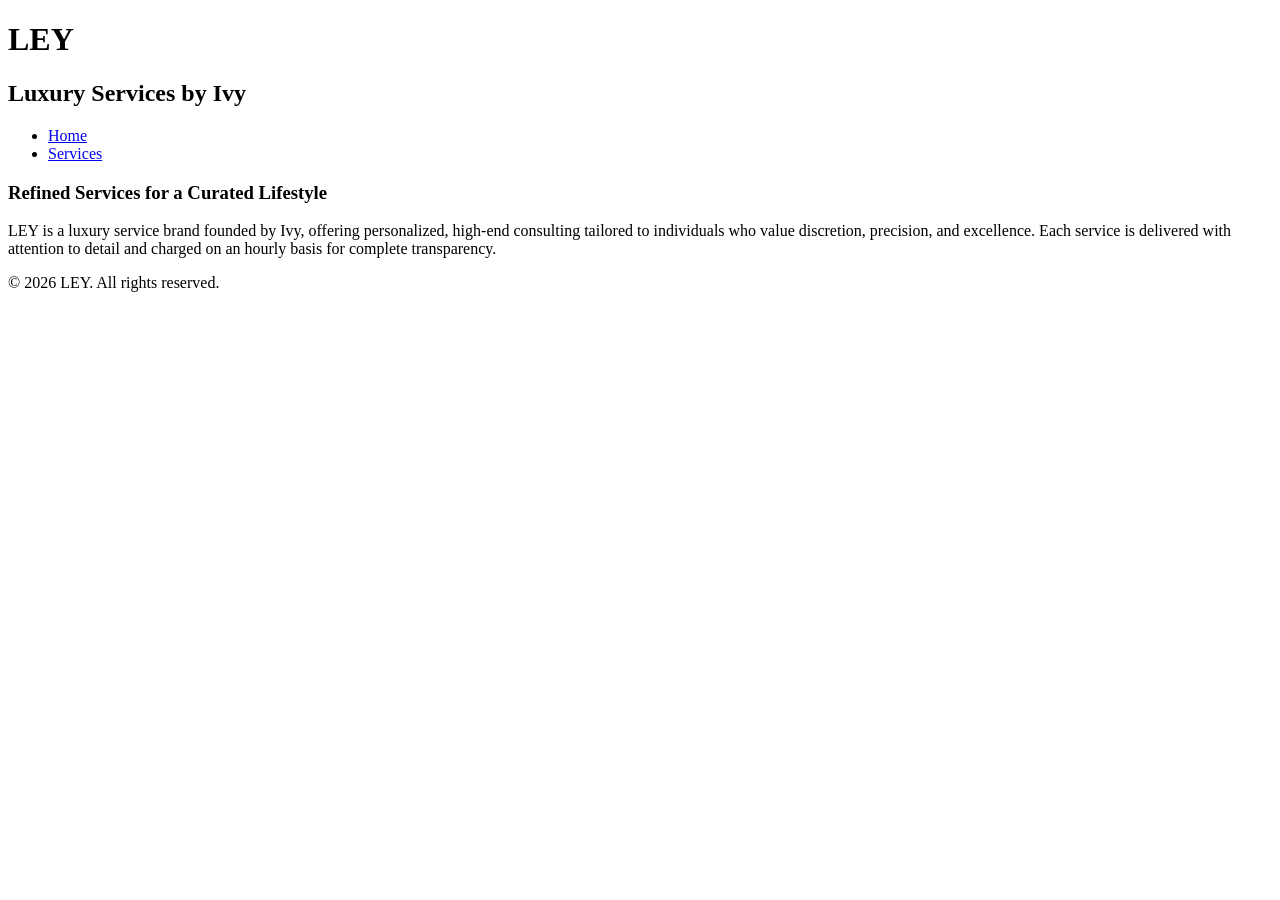
==== index.html @ 829daad3 "Add files via upload Initial site upload" ====
<!DOCTYPE html>
<html lang="en">

<head>
    <meta charset="UTF-8">
    <title>LEY | Luxury Services by Ivy</title>
    <meta name="viewport" content="width=device-width, initial-scale=1.0">

    <!-- External CSS -->
    <link rel="stylesheet" href="css/style.css">
</head>

<body>

    <header class="banner home-banner">
        <div class="banner-text">
            <h1>LEY</h1>
            <h2>Luxury Services by Ivy</h2>
        </div>
    </header>

    <nav>
        <ul class="nav-list">
            <li><a href="index.html">Home</a></li>
            <li><a href="services.html">Services</a></li>
        </ul>
    </nav>

    <main>
        <section class="intro">
            <h3>Refined Services for a Curated Lifestyle</h3>
            <p>
                LEY is a luxury service brand founded by Ivy, offering personalized,
                high-end consulting tailored to individuals who value discretion,
                precision, and excellence. Each service is delivered with attention
                to detail and charged on an hourly basis for complete transparency.
            </p>
        </section>
    </main>

    <footer>
        <p>&copy; 2026 LEY. All rights reserved.</p>
    </footer>

</body>

</html>
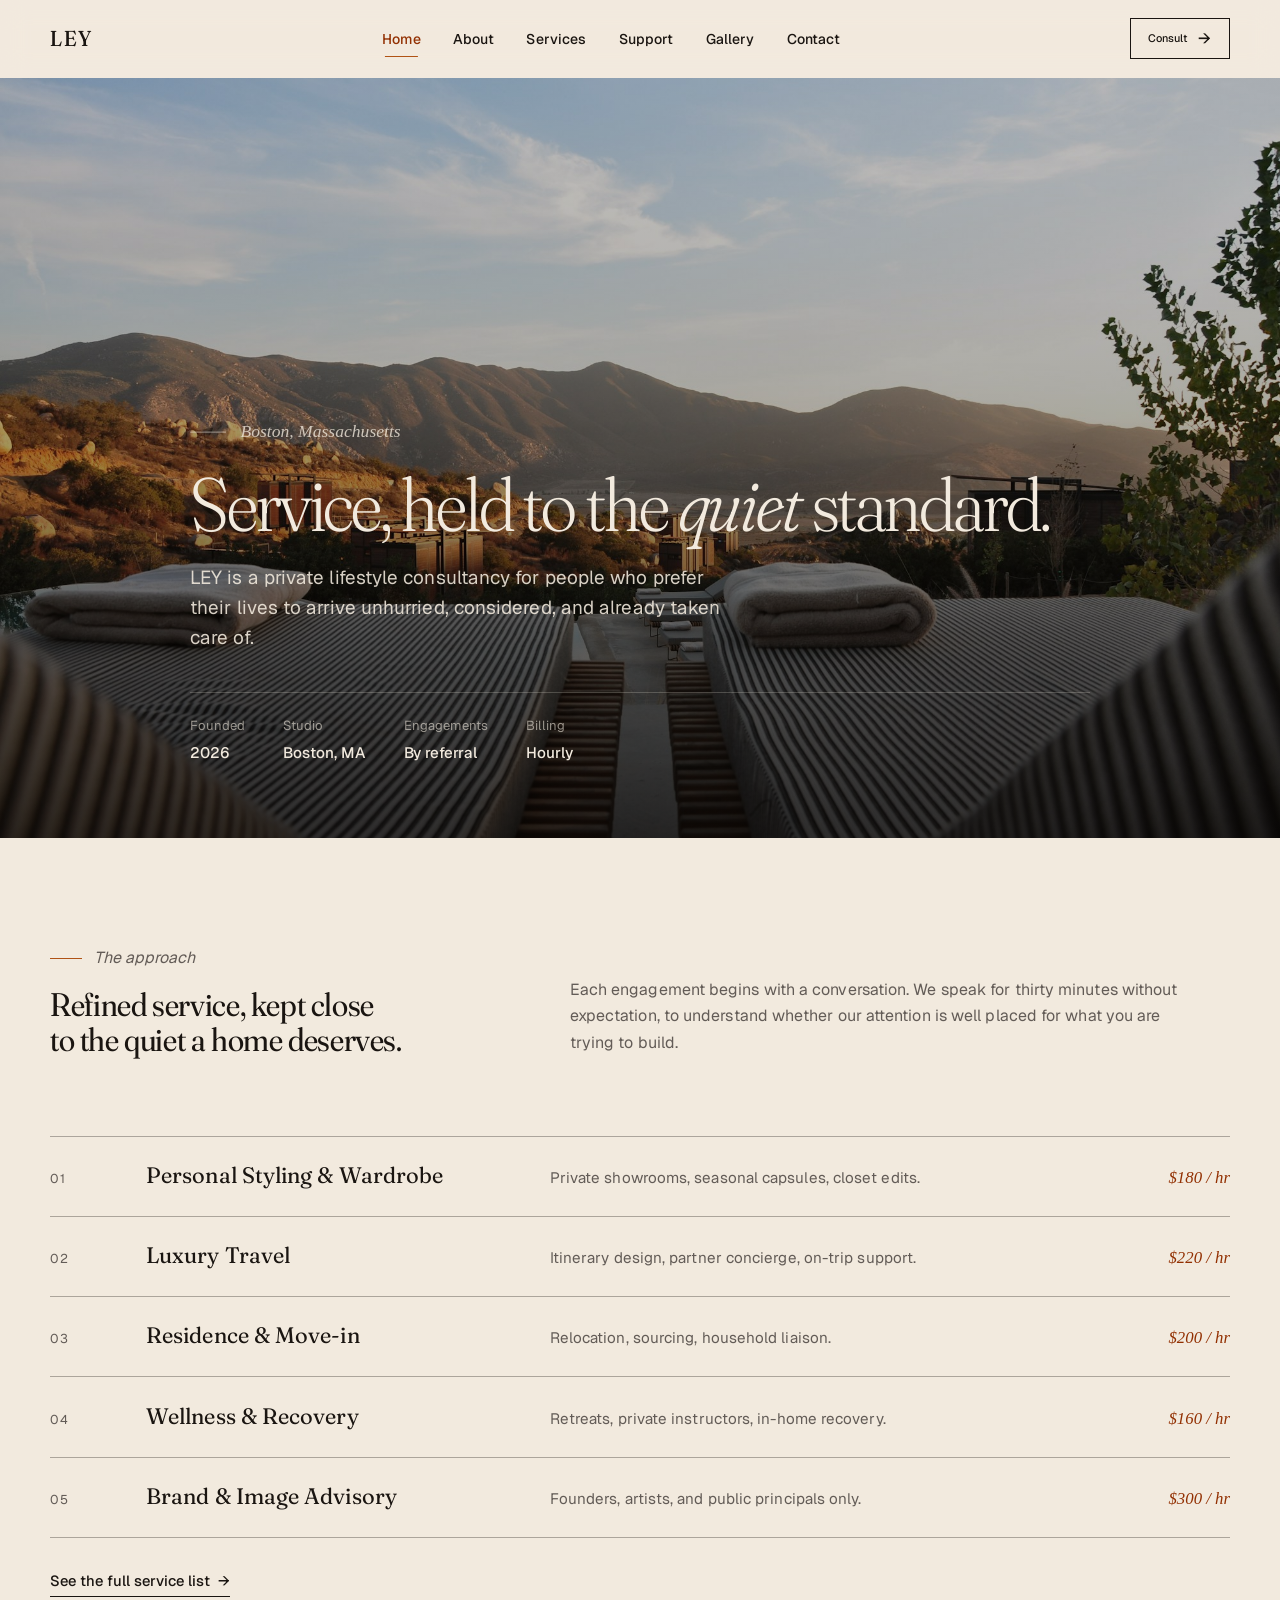
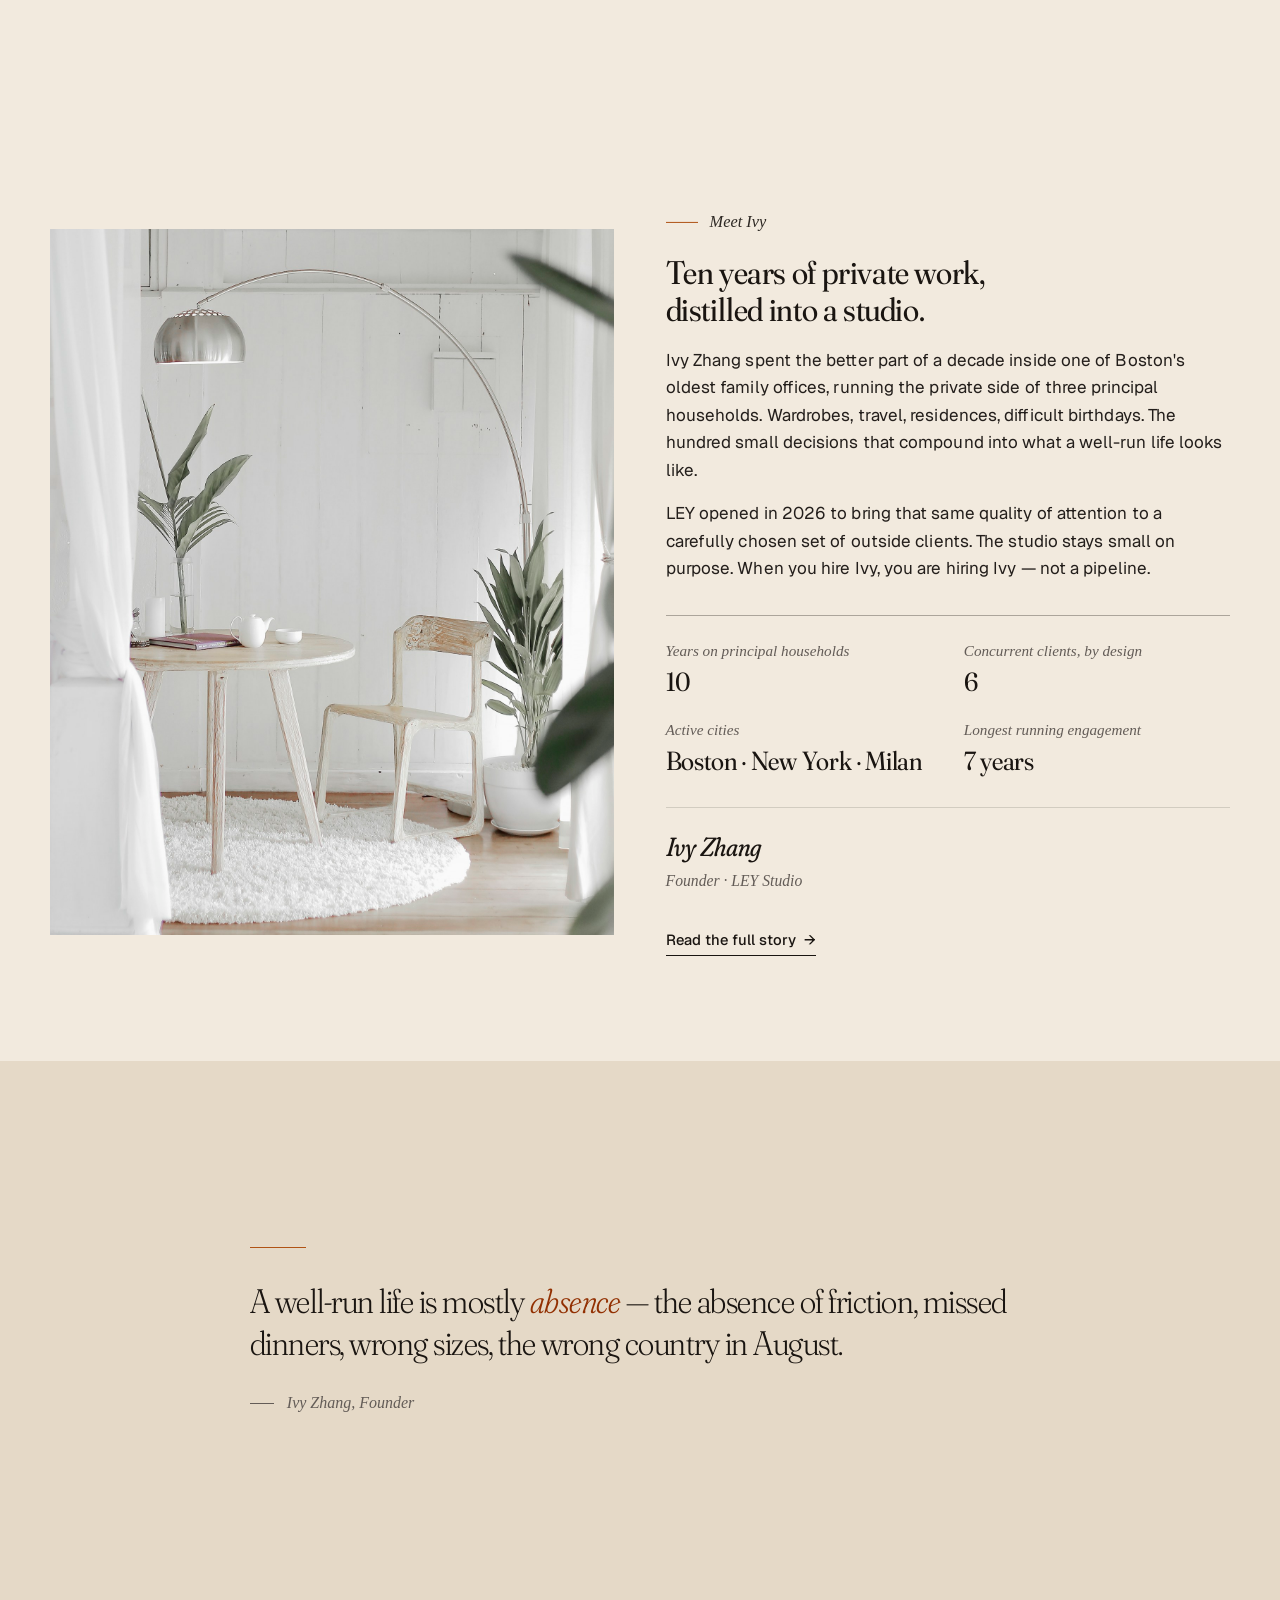
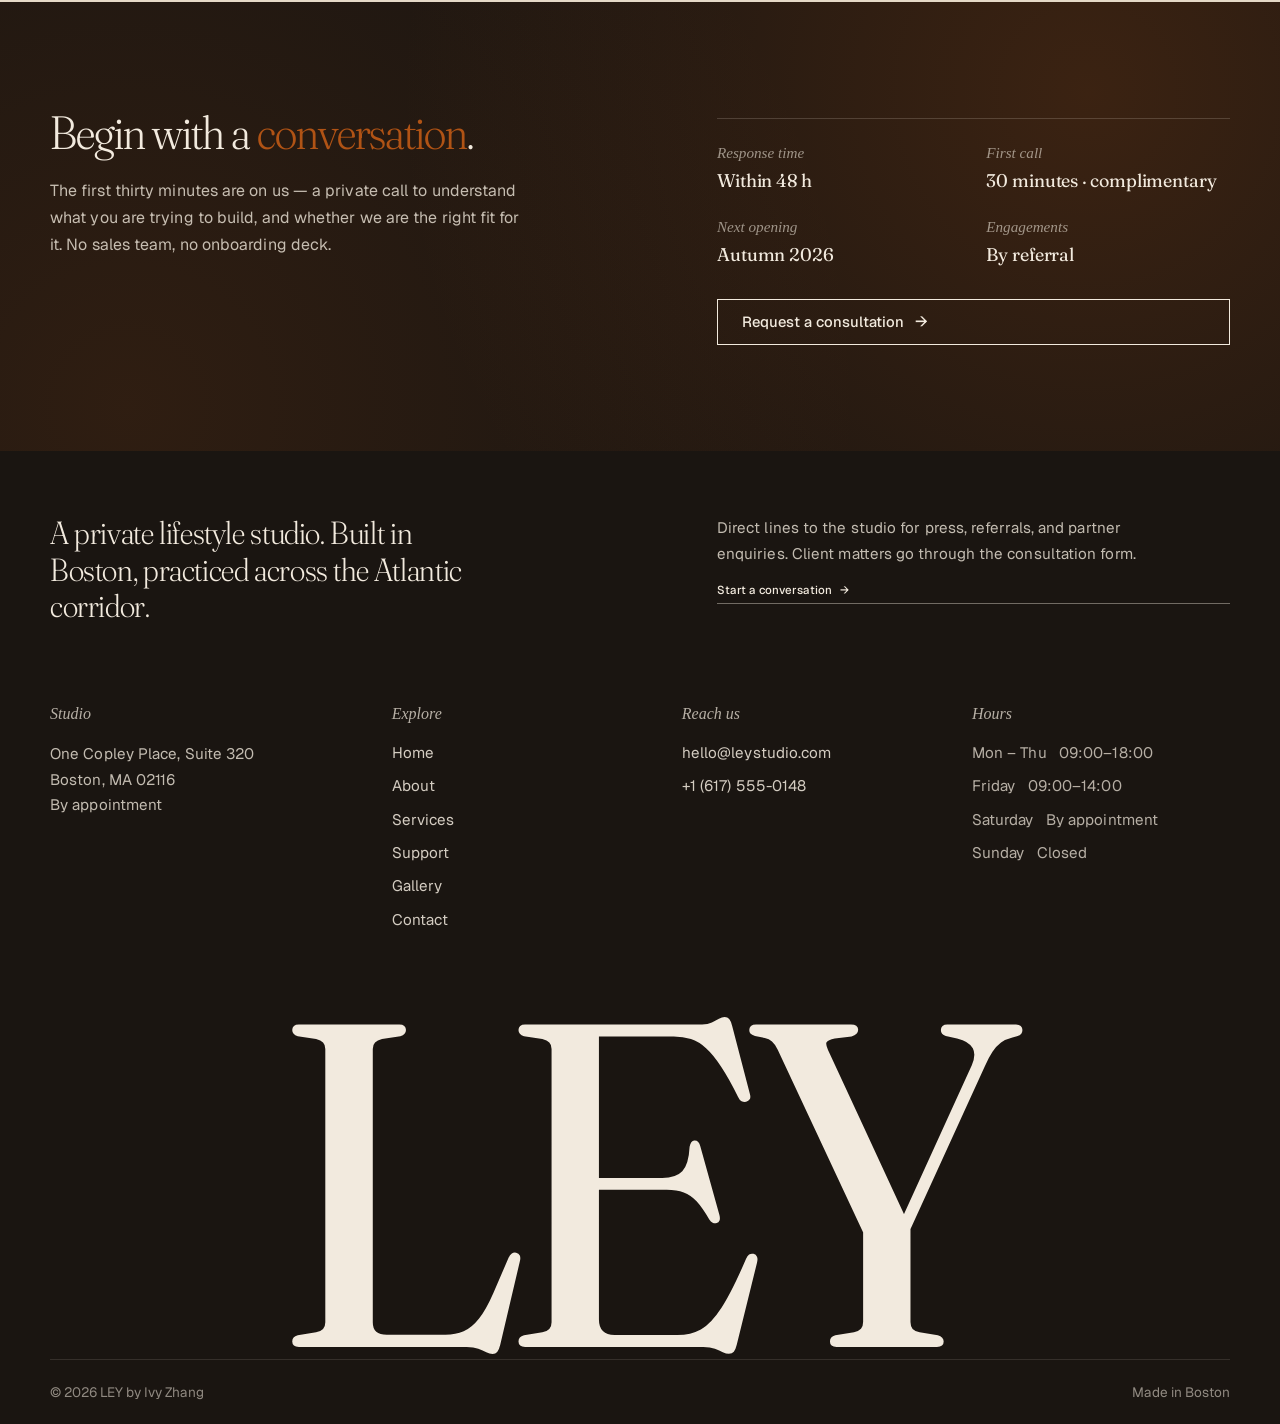
==== commit c8d2ec4d: "Publish LEY Signature Assignment site - 6 HTML5 pages (index, about, services, support, gallery, con" ====
--- a/index.html
+++ b/index.html
@@ -1,47 +1,334 @@
-<!DOCTYPE html>
+<!doctype html>
 <html lang="en">
-
-<head>
-    <meta charset="UTF-8">
-    <title>LEY | Luxury Services by Ivy</title>
-    <meta name="viewport" content="width=device-width, initial-scale=1.0">
-
-    <!-- External CSS -->
-    <link rel="stylesheet" href="css/style.css">
-</head>
-
-<body>
-
-    <header class="banner home-banner">
-        <div class="banner-text">
-            <h1>LEY</h1>
-            <h2>Luxury Services by Ivy</h2>
-        </div>
+  <head>
+    <meta charset="UTF-8" />
+    <meta name="viewport" content="width=device-width, initial-scale=1.0" />
+    <meta
+      name="description"
+      content="LEY is a Boston-based luxury lifestyle consultancy founded by Ivy Zhang, offering private styling, travel, residence, and image advisory, billed by the hour."
+    />
+    <meta name="theme-color" content="#1c1b1b" />
+    <title>LEY — Luxury Services by Ivy</title>
+    <link rel="icon" type="image/svg+xml" href="images/favicon.svg" />
+    <link rel="preconnect" href="https://fonts.googleapis.com" />
+    <link rel="preconnect" href="https://fonts.gstatic.com" crossorigin />
+    <link
+      href="https://fonts.googleapis.com/css2?family=Fraunces:ital,opsz,wght,SOFT@0,9..144,300..600,30..100;1,9..144,300..600,30..100&family=Geist:wght@300;400;500;600&family=Geist+Mono:wght@400;500&display=swap"
+      rel="stylesheet"
+    />
+    <link rel="stylesheet" href="css/style.css" />
+    <link rel="stylesheet" href="css/responsive.css" />
+  </head>
+  <body>
+    <a class="skip-link" href="#main">Skip to content</a>
+
+    <header class="site-header" role="banner">
+      <div class="container site-header__inner">
+        <a class="brand" href="index.html" aria-label="LEY — home">LEY</a>
+        <nav class="site-nav" id="siteNav" aria-label="Primary">
+          <ul>
+            <li><a href="index.html">Home</a></li>
+            <li><a href="about.html">About</a></li>
+            <li><a href="services.html">Services</a></li>
+            <li><a href="support.html">Support</a></li>
+            <li><a href="gallery.html">Gallery</a></li>
+            <li><a href="contact.html">Contact</a></li>
+          </ul>
+        </nav>
+        <div class="site-header__cta">
+          <a class="btn btn--ghost btn--sm" href="contact.html" data-magnetic
+            >Consult</a
+          >
+          <button
+            class="nav-toggle"
+            type="button"
+            aria-expanded="false"
+            aria-controls="siteNav"
+            aria-label="Toggle navigation"
+          >
+            <span class="nav-toggle__bars"></span>
+          </button>
+        </div>
+      </div>
     </header>
 
-    <nav>
-        <ul class="nav-list">
-            <li><a href="index.html">Home</a></li>
-            <li><a href="services.html">Services</a></li>
-        </ul>
-    </nav>
-
-    <main>
-        <section class="intro">
-            <h3>Refined Services for a Curated Lifestyle</h3>
+    <section class="hero" aria-labelledby="hero-title">
+      <div class="hero__media">
+        <img
+          src="images/photo/hero-lobby.jpg"
+          alt="A quiet lobby bathed in late-afternoon light."
+          loading="eager"
+        />
+      </div>
+      <div class="hero__content">
+        <p class="hero__eyebrow" data-reveal>Boston, Massachusetts</p>
+        <h1
+          id="hero-title"
+          class="hero__title"
+          data-reveal
+          data-reveal-delay="1"
+        >
+          Service, held to the <em>quiet</em> standard.
+        </h1>
+        <p class="hero__lede" data-reveal data-reveal-delay="2">
+          LEY is a private lifestyle consultancy for people who prefer their
+          lives to arrive unhurried, considered, and already taken care of.
+        </p>
+        <div class="hero__meta" data-reveal data-reveal-delay="3">
+          <span>Founded<strong>2026</strong></span>
+          <span>Studio<strong>Boston, MA</strong></span>
+          <span>Engagements<strong>By referral</strong></span>
+          <span>Billing<strong>Hourly</strong></span>
+        </div>
+      </div>
+    </section>
+
+    <main id="main">
+      <section class="section">
+        <div class="container">
+          <div class="section-head" data-reveal>
+            <div>
+              <p class="eyebrow section-head__eyebrow">The approach</p>
+              <h2>Refined service, kept close to the quiet a home deserves.</h2>
+            </div>
             <p>
-                LEY is a luxury service brand founded by Ivy, offering personalized,
-                high-end consulting tailored to individuals who value discretion,
-                precision, and excellence. Each service is delivered with attention
-                to detail and charged on an hourly basis for complete transparency.
+              Each engagement begins with a conversation. We speak for thirty
+              minutes without expectation, to understand whether our attention
+              is well placed for what you are trying to build.
             </p>
-        </section>
+          </div>
+
+          <ol class="index-list" aria-label="Core services by category">
+            <li data-reveal>
+              <span class="index-list__no"></span>
+              <span class="index-list__title"
+                >Personal Styling &amp; Wardrobe</span
+              >
+              <span class="index-list__meta"
+                >Private showrooms, seasonal capsules, closet edits.</span
+              >
+              <span class="index-list__rate">$180 / hr</span>
+            </li>
+            <li data-reveal data-reveal-delay="1">
+              <span class="index-list__no"></span>
+              <span class="index-list__title">Luxury Travel</span>
+              <span class="index-list__meta"
+                >Itinerary design, partner concierge, on-trip support.</span
+              >
+              <span class="index-list__rate">$220 / hr</span>
+            </li>
+            <li data-reveal data-reveal-delay="2">
+              <span class="index-list__no"></span>
+              <span class="index-list__title">Residence &amp; Move-in</span>
+              <span class="index-list__meta"
+                >Relocation, sourcing, household liaison.</span
+              >
+              <span class="index-list__rate">$200 / hr</span>
+            </li>
+            <li data-reveal data-reveal-delay="3">
+              <span class="index-list__no"></span>
+              <span class="index-list__title">Wellness &amp; Recovery</span>
+              <span class="index-list__meta"
+                >Retreats, private instructors, in-home recovery.</span
+              >
+              <span class="index-list__rate">$160 / hr</span>
+            </li>
+            <li data-reveal data-reveal-delay="4">
+              <span class="index-list__no"></span>
+              <span class="index-list__title">Brand &amp; Image Advisory</span>
+              <span class="index-list__meta"
+                >Founders, artists, and public principals only.</span
+              >
+              <span class="index-list__rate">$300 / hr</span>
+            </li>
+          </ol>
+
+          <p style="margin-top: var(--space-3)" data-reveal>
+            <a class="link-arrow" href="services.html"
+              >See the full service list</a
+            >
+          </p>
+        </div>
+      </section>
+
+      <section class="section">
+        <div class="container">
+          <article class="editorial editorial--flip" data-reveal>
+            <figure class="editorial__media">
+              <img
+                src="images/photo/about-desk.jpg"
+                alt="A warm-lit desk in the LEY studio with a lamp and an open notebook."
+              />
+            </figure>
+            <div class="editorial__text">
+              <p class="eyebrow">Meet Ivy</p>
+              <h2>Ten years of private work, distilled into a studio.</h2>
+              <p>
+                Ivy Zhang spent the better part of a decade inside one of
+                Boston's oldest family offices, running the private side of
+                three principal households. Wardrobes, travel, residences,
+                difficult birthdays. The hundred small decisions that compound
+                into what a well-run life looks like.
+              </p>
+              <p>
+                LEY opened in 2026 to bring that same quality of attention to a
+                carefully chosen set of outside clients. The studio stays small
+                on purpose. When you hire Ivy, you are hiring Ivy — not a
+                pipeline.
+              </p>
+
+              <dl class="stats">
+                <div>
+                  <dt>Years on principal households</dt>
+                  <dd>10</dd>
+                </div>
+                <div>
+                  <dt>Concurrent clients, by design</dt>
+                  <dd>6</dd>
+                </div>
+                <div>
+                  <dt>Active cities</dt>
+                  <dd>Boston · New York · Milan</dd>
+                </div>
+                <div>
+                  <dt>Longest running engagement</dt>
+                  <dd>7 years</dd>
+                </div>
+              </dl>
+
+              <p class="signature">
+                <span class="signature__name">Ivy Zhang</span>
+                <span class="signature__role">Founder · LEY Studio</span>
+              </p>
+
+              <p style="margin-top: 2rem">
+                <a class="link-arrow" href="about.html">Read the full story</a>
+              </p>
+            </div>
+          </article>
+        </div>
+      </section>
+
+      <section class="section" style="background: var(--cream)">
+        <div class="container-narrow">
+          <div class="pullquote" data-reveal>
+            <blockquote>
+              A well-run life is mostly <em>absence</em> — the absence of
+              friction, missed dinners, wrong sizes, the wrong country in
+              August.
+            </blockquote>
+            <cite>Ivy Zhang, Founder</cite>
+          </div>
+        </div>
+      </section>
+
+      <section class="cta-band" aria-labelledby="cta-title">
+        <div class="container cta-band__inner" data-reveal>
+          <div>
+            <h2 id="cta-title" class="cta-band__title">
+              Begin with a <em>conversation</em>.
+            </h2>
+            <p class="cta-band__lede">
+              The first thirty minutes are on us — a private call to understand
+              what you are trying to build, and whether we are the right fit for
+              it. No sales team, no onboarding deck.
+            </p>
+          </div>
+          <div class="cta-band__right">
+            <dl class="cta-band__facts">
+              <div>
+                <dt>Response time</dt>
+                <dd>Within 48 h</dd>
+              </div>
+              <div>
+                <dt>First call</dt>
+                <dd>30 minutes · complimentary</dd>
+              </div>
+              <div>
+                <dt>Next opening</dt>
+                <dd>Autumn 2026</dd>
+              </div>
+              <div>
+                <dt>Engagements</dt>
+                <dd>By referral</dd>
+              </div>
+            </dl>
+            <a
+              class="btn btn--on-dark cta-band__cta"
+              href="contact.html"
+              data-magnetic
+              >Request a consultation</a
+            >
+          </div>
+        </div>
+      </section>
     </main>
 
-    <footer>
-        <p>&copy; 2026 LEY. All rights reserved.</p>
+    <footer class="site-footer" role="contentinfo">
+      <div class="container">
+        <div class="site-footer__top">
+          <p class="site-footer__lede">
+            A private lifestyle studio. Built in Boston, practiced across the
+            Atlantic corridor.
+          </p>
+          <div class="site-footer__hello">
+            <p>
+              Direct lines to the studio for press, referrals, and partner
+              enquiries. Client matters go through the consultation form.
+            </p>
+            <a class="link-arrow" href="contact.html">Start a conversation</a>
+          </div>
+        </div>
+        <div class="site-footer__grid">
+          <div class="site-footer__about">
+            <h4>Studio</h4>
+            <address>
+              One Copley Place, Suite 320<br />Boston, MA 02116<br />By
+              appointment
+            </address>
+          </div>
+          <div>
+            <h4>Explore</h4>
+            <ul>
+              <li><a href="index.html">Home</a></li>
+              <li><a href="about.html">About</a></li>
+              <li><a href="services.html">Services</a></li>
+              <li><a href="support.html">Support</a></li>
+              <li><a href="gallery.html">Gallery</a></li>
+              <li><a href="contact.html">Contact</a></li>
+            </ul>
+          </div>
+          <div>
+            <h4>Reach us</h4>
+            <ul>
+              <li>
+                <a href="mailto:hello@leystudio.com">hello@leystudio.com</a>
+              </li>
+              <li><a href="tel:+16175550148">+1 (617) 555-0148</a></li>
+            </ul>
+          </div>
+          <div>
+            <h4>Hours</h4>
+            <ul>
+              <li>Mon – Thu &nbsp; 09:00–18:00</li>
+              <li>Friday &nbsp; 09:00–14:00</li>
+              <li>Saturday &nbsp; By appointment</li>
+              <li>Sunday &nbsp; Closed</li>
+            </ul>
+          </div>
+        </div>
+      </div>
+      <div class="site-footer__wordmark" aria-hidden="true">
+        <span>LEY</span>
+      </div>
+      <div class="container">
+        <div class="site-footer__bottom">
+          <span>&copy; <span id="footerYear">2026</span> LEY by Ivy Zhang</span>
+          <span>Made in Boston</span>
+        </div>
+      </div>
     </footer>
 
-</body>
-
-</html>+    <script src="js/nav.js"></script>
+  </body>
+</html>
--- a/css/style.css
+++ b/css/style.css
@@ -0,0 +1,2044 @@
+/* =====================================================================
+   LEY | Luxury Services by Ivy
+   Core stylesheet. Responsive overrides live in css/responsive.css.
+   ---------------------------------------------------------------------
+   Design direction: quiet editorial luxury. References: Aman, Aesop,
+   The Row, The Hoxton, Le Labo. Warm ivory paper, espresso ink, a
+   single sienna accent, refined serif/sans pairing.
+
+   Type stack:
+     Display   Fraunces (var opsz + SOFT axes)
+     Body      Geist (Vercel, OFL)
+     Label     Geist Mono (eyebrows, tabular numerals)
+     Italic    Instrument Serif (quotes, captions)
+
+   Token system uses OKLCH for perceptual uniformity.
+   ===================================================================== */
+
+/* ---------------------------------------------------------------------
+   1. Tokens
+   --------------------------------------------------------------------- */
+:root {
+  /* palette */
+  --ink: oklch(20% 0.012 60);
+  --ink-soft: oklch(28% 0.012 60);
+  --text: oklch(24% 0.01 60);
+  --text-muted: oklch(48% 0.012 60);
+  --paper: oklch(94% 0.018 80);
+  --cream: oklch(89% 0.028 80);
+  --marble: oklch(87% 0.012 70);
+  --line: oklch(20% 0.012 60 / 0.14);
+  --line-strong: oklch(20% 0.012 60 / 0.32);
+  --accent: oklch(55% 0.14 48);
+  --accent-deep: oklch(45% 0.14 40);
+  --accent-soft: oklch(55% 0.14 48 / 0.14);
+  --success: oklch(50% 0.11 155);
+  --danger: oklch(54% 0.2 28);
+
+  /* type */
+  --f-display: "Fraunces", "Times New Roman", serif;
+  --f-body:
+    "Geist", "Inter", -apple-system, BlinkMacSystemFont, Arial, sans-serif;
+  --f-mono: "Geist Mono", "SF Mono", ui-monospace, Menlo, monospace;
+  /* Label text (eyebrows, nav, buttons, h4). Same stack as body, but used
+     with additional letter-spacing and medium weight for editorial labels.
+     This keeps the site from over-relying on mono. */
+  --f-label:
+    "Geist", "Inter", -apple-system, BlinkMacSystemFont, Arial, sans-serif;
+  --f-italic: "Instrument Serif", "Cormorant Garamond", Georgia, serif;
+
+  --fs-display: clamp(3rem, 4.4vw + 1.2rem, 6.4rem);
+  --fs-h1: clamp(2.25rem, 2.2vw + 1rem, 3.6rem);
+  --fs-h2: clamp(1.65rem, 1.3vw + 1rem, 2.5rem);
+  --fs-h3: clamp(1.2rem, 0.5vw + 1rem, 1.4rem);
+  --fs-body: 1.0625rem;
+  --fs-small: 0.9rem;
+  --fs-label: 0.72rem;
+
+  --lh-display: 0.98;
+  --lh-heading: 1.12;
+  --lh-body: 1.62;
+
+  /* space */
+  --space-1: 0.5rem;
+  --space-2: 1rem;
+  --space-3: 1.75rem;
+  --space-4: 2.75rem;
+  --space-5: clamp(3.5rem, 5vw + 1rem, 6rem);
+  --space-6: clamp(5rem, 7vw + 1rem, 9rem);
+
+  /* rhythm */
+  --container: min(1180px, calc(100% - 3rem));
+  --container-narrow: min(780px, calc(100% - 3rem));
+  --container-wide: min(1380px, calc(100% - 3rem));
+
+  /* motion */
+  --ease-soft: cubic-bezier(0.2, 0.7, 0.2, 1);
+  --ease-out-quint: cubic-bezier(0.22, 1, 0.36, 1);
+  --ease-out-expo: cubic-bezier(0.19, 1, 0.22, 1);
+
+  --dur-fast: 160ms;
+  --dur-base: 280ms;
+  --dur-slow: 640ms;
+}
+
+/* ---------------------------------------------------------------------
+   2. Reset + base
+   --------------------------------------------------------------------- */
+*,
+*::before,
+*::after {
+  box-sizing: border-box;
+  margin: 0;
+  padding: 0;
+}
+
+html {
+  font-size: 16px;
+  scroll-behavior: smooth;
+  -webkit-text-size-adjust: 100%;
+  color-scheme: light;
+}
+
+body {
+  font-family: var(--f-body);
+  font-size: var(--fs-body);
+  line-height: var(--lh-body);
+  color: var(--text);
+  background-color: var(--paper);
+  font-feature-settings: "ss01", "cv11", "liga";
+  letter-spacing: 0.005em;
+  min-height: 100vh;
+  display: flex;
+  flex-direction: column;
+  -webkit-font-smoothing: antialiased;
+  text-rendering: optimizeLegibility;
+  overflow-x: hidden;
+}
+
+main {
+  flex: 1 0 auto;
+}
+
+h1,
+h2,
+h3,
+h4 {
+  font-family: var(--f-display);
+  font-weight: 400;
+  color: var(--ink);
+  line-height: var(--lh-heading);
+  letter-spacing: -0.012em;
+  text-wrap: balance;
+  font-variation-settings:
+    "opsz" 100,
+    "SOFT" 30;
+}
+
+h1 {
+  font-size: var(--fs-h1);
+  font-variation-settings:
+    "opsz" 144,
+    "SOFT" 50;
+}
+h2 {
+  font-size: var(--fs-h2);
+  font-variation-settings:
+    "opsz" 96,
+    "SOFT" 40;
+}
+h3 {
+  font-size: var(--fs-h3);
+  font-variation-settings:
+    "opsz" 24,
+    "SOFT" 20;
+}
+h4 {
+  font-size: 1.05rem;
+  font-variation-settings:
+    "opsz" 18,
+    "SOFT" 20;
+  letter-spacing: -0.006em;
+}
+
+p {
+  color: var(--text);
+  max-width: 62ch;
+}
+
+a {
+  color: var(--ink);
+  text-decoration: none;
+  transition: color var(--dur-fast) var(--ease-soft);
+}
+
+img,
+picture,
+svg,
+video {
+  display: block;
+  max-width: 100%;
+  height: auto;
+}
+
+button {
+  font: inherit;
+  cursor: pointer;
+  border: none;
+  background: transparent;
+  color: inherit;
+}
+
+::selection {
+  background-color: var(--ink);
+  color: var(--paper);
+}
+
+:focus-visible {
+  outline: 2px solid var(--accent);
+  outline-offset: 3px;
+}
+
+.skip-link {
+  position: absolute;
+  left: -9999px;
+  top: 0;
+  background: var(--ink);
+  color: var(--paper);
+  padding: 0.7rem 1.1rem;
+  z-index: 200;
+  font-family: var(--f-body);
+  font-size: 0.9rem;
+  letter-spacing: 0;
+}
+.skip-link:focus {
+  left: 1rem;
+  top: 1rem;
+}
+
+.sr-only {
+  position: absolute !important;
+  width: 1px;
+  height: 1px;
+  padding: 0;
+  margin: -1px;
+  overflow: hidden;
+  clip: rect(0, 0, 0, 0);
+  white-space: nowrap;
+  border: 0;
+}
+
+/* ---------------------------------------------------------------------
+   3. Layout helpers
+   --------------------------------------------------------------------- */
+.container {
+  width: var(--container);
+  margin-inline: auto;
+}
+.container-narrow {
+  width: var(--container-narrow);
+  margin-inline: auto;
+}
+.container-wide {
+  width: var(--container-wide);
+  margin-inline: auto;
+}
+
+.section {
+  padding-block: var(--space-6);
+}
+.section-sm {
+  padding-block: var(--space-5);
+}
+.section-edge {
+  padding-block: var(--space-4) var(--space-6);
+}
+
+/* ---------------------------------------------------------------------
+   4. Typography utilities
+   --------------------------------------------------------------------- */
+.eyebrow {
+  font-family: var(--f-italic);
+  font-style: italic;
+  font-size: 1.02rem;
+  font-weight: 400;
+  letter-spacing: 0;
+  color: var(--ink-soft);
+  display: inline-flex;
+  align-items: baseline;
+  gap: 0.75rem;
+  line-height: 1;
+}
+
+.eyebrow::before {
+  content: "";
+  width: 32px;
+  height: 1px;
+  background: var(--accent);
+  transform: translateY(-0.25em);
+}
+
+.eyebrow--plain::before {
+  display: none;
+}
+
+.hairline {
+  display: block;
+  width: 1px;
+  height: 44px;
+  background: var(--line-strong);
+  margin-block: var(--space-2);
+}
+
+.hairline-h {
+  display: block;
+  width: 56px;
+  height: 1px;
+  background: var(--accent);
+  margin-block: var(--space-2);
+}
+
+.display {
+  font-size: var(--fs-display);
+  font-family: var(--f-display);
+  font-variation-settings:
+    "opsz" 144,
+    "SOFT" 60;
+  line-height: var(--lh-display);
+  font-weight: 300;
+  letter-spacing: -0.025em;
+  text-wrap: balance;
+}
+
+.italic-serif {
+  font-family: var(--f-italic);
+  font-style: italic;
+  letter-spacing: -0.005em;
+}
+
+.mono {
+  font-family: var(--f-label);
+  font-feature-settings: "tnum", "cv01";
+}
+
+/* ---------------------------------------------------------------------
+   5. Header + primary nav
+   --------------------------------------------------------------------- */
+.site-header {
+  position: sticky;
+  top: 0;
+  z-index: 50;
+  background: oklch(from var(--paper) l c h / 0.82);
+  backdrop-filter: saturate(140%) blur(14px);
+  -webkit-backdrop-filter: saturate(140%) blur(14px);
+  border-bottom: 1px solid transparent;
+  transition:
+    background var(--dur-base) var(--ease-soft),
+    border-color var(--dur-base) var(--ease-soft),
+    padding var(--dur-base) var(--ease-soft);
+}
+
+.site-header.is-scrolled {
+  background: oklch(from var(--paper) l c h / 0.95);
+  border-bottom-color: var(--line);
+}
+
+.site-header__inner {
+  display: grid;
+  grid-template-columns: auto 1fr auto;
+  align-items: center;
+  gap: 1.5rem;
+  padding-block: 1.15rem;
+  transition: padding var(--dur-base) var(--ease-soft);
+}
+
+.is-scrolled .site-header__inner {
+  padding-block: 0.85rem;
+}
+
+.brand {
+  display: inline-flex;
+  align-items: baseline;
+  gap: 0.6rem;
+  color: var(--ink);
+  font-family: var(--f-display);
+  font-variation-settings:
+    "opsz" 144,
+    "SOFT" 60;
+  font-size: 1.35rem;
+  font-weight: 500;
+  letter-spacing: 0.08em;
+  line-height: 1;
+}
+
+.brand sup {
+  font-family: var(--f-italic);
+  font-style: italic;
+  font-size: 0.72rem;
+  font-weight: 400;
+  letter-spacing: 0;
+  color: var(--text-muted);
+  position: relative;
+  top: -0.8em;
+}
+
+.brand:hover {
+  color: var(--accent-deep);
+}
+
+.site-nav {
+  justify-self: center;
+}
+
+.site-nav ul {
+  display: flex;
+  list-style: none;
+  gap: 2rem;
+}
+
+.site-nav a {
+  font-family: var(--f-label);
+  font-size: 0.88rem;
+  font-weight: 500;
+  letter-spacing: 0.01em;
+  color: var(--ink);
+  padding-block: 0.6rem;
+  position: relative;
+  transition: color var(--dur-fast) var(--ease-soft);
+}
+
+.site-nav a::after {
+  content: "";
+  position: absolute;
+  left: 50%;
+  bottom: 0;
+  transform: translate(-50%, 0) scaleX(0);
+  transform-origin: center;
+  width: calc(100% - 0.4rem);
+  height: 1px;
+  background: var(--accent);
+  transition: transform var(--dur-base) var(--ease-out-quint);
+}
+
+.site-nav a:hover,
+.site-nav a.is-active {
+  color: var(--accent-deep);
+}
+
+.site-nav a:hover::after,
+.site-nav a:focus-visible::after,
+.site-nav a.is-active::after {
+  transform: translate(-50%, 0) scaleX(1);
+}
+
+.site-header__cta {
+  justify-self: end;
+  display: flex;
+  align-items: center;
+  gap: 1rem;
+}
+
+.nav-toggle {
+  display: none;
+  width: 44px;
+  height: 44px;
+  align-items: center;
+  justify-content: center;
+  color: var(--ink);
+}
+
+.nav-toggle__bars {
+  position: relative;
+  width: 22px;
+  height: 10px;
+}
+.nav-toggle__bars::before,
+.nav-toggle__bars::after {
+  content: "";
+  position: absolute;
+  left: 0;
+  width: 100%;
+  height: 1.5px;
+  background: currentColor;
+  transition: transform var(--dur-base) var(--ease-out-quint);
+}
+.nav-toggle__bars::before {
+  top: 0;
+}
+.nav-toggle__bars::after {
+  bottom: 0;
+}
+.nav-toggle[aria-expanded="true"] .nav-toggle__bars::before {
+  transform: translateY(4px) rotate(45deg);
+}
+.nav-toggle[aria-expanded="true"] .nav-toggle__bars::after {
+  transform: translateY(-4px) rotate(-45deg);
+}
+
+/* ---------------------------------------------------------------------
+   6. Hero / banner
+   --------------------------------------------------------------------- */
+.hero {
+  position: relative;
+  min-height: min(760px, 100vh);
+  display: grid;
+  align-items: end;
+  color: var(--paper);
+  background: var(--ink);
+  overflow: hidden;
+  isolation: isolate;
+}
+
+.hero__media {
+  position: absolute;
+  inset: 0;
+  z-index: -1;
+  overflow: hidden;
+}
+
+.hero__media::after {
+  content: "";
+  position: absolute;
+  inset: 0;
+  background: linear-gradient(
+    180deg,
+    oklch(15% 0.012 60 / 0.25) 0%,
+    oklch(15% 0.012 60 / 0.35) 45%,
+    oklch(10% 0.012 60 / 0.75) 100%
+  );
+}
+
+.hero__media img {
+  width: 100%;
+  height: 100%;
+  object-fit: cover;
+  filter: saturate(0.92);
+  transition: transform 1.8s var(--ease-out-quint);
+  transform: scale(1.02);
+}
+
+.hero.is-ready .hero__media img {
+  transform: scale(1);
+}
+
+.hero__content {
+  width: var(--container);
+  margin-inline: auto;
+  padding-block: clamp(3rem, 8vh, 7rem);
+  display: grid;
+  gap: 1.4rem;
+  max-width: 900px;
+}
+
+.hero__eyebrow {
+  font-family: var(--f-italic);
+  font-style: italic;
+  font-size: 1.1rem;
+  letter-spacing: 0;
+  color: oklch(94% 0.018 80 / 0.78);
+  display: inline-flex;
+  align-items: baseline;
+  gap: 0.9rem;
+}
+
+.hero__eyebrow::before {
+  content: "";
+  width: 36px;
+  height: 1px;
+  background: oklch(94% 0.018 80 / 0.55);
+  transform: translateY(-0.25em);
+}
+
+.hero__title {
+  font-size: var(--fs-display);
+  font-family: var(--f-display);
+  font-variation-settings:
+    "opsz" 144,
+    "SOFT" 55;
+  line-height: 0.96;
+  font-weight: 300;
+  letter-spacing: -0.028em;
+  color: var(--paper);
+  text-wrap: balance;
+}
+
+.hero__title em {
+  font-style: italic;
+  font-variation-settings:
+    "opsz" 144,
+    "SOFT" 80;
+  font-weight: 300;
+  letter-spacing: -0.015em;
+}
+
+.hero__lede {
+  font-family: var(--f-body);
+  font-size: clamp(1.02rem, 0.4vw + 0.95rem, 1.18rem);
+  color: oklch(94% 0.018 80 / 0.88);
+  max-width: 560px;
+  line-height: 1.6;
+  font-weight: 400;
+}
+
+.hero__meta {
+  display: flex;
+  gap: clamp(1.5rem, 3vw, 3rem);
+  flex-wrap: wrap;
+  margin-top: 1rem;
+  padding-top: 1.4rem;
+  border-top: 1px solid oklch(94% 0.018 80 / 0.22);
+  font-family: var(--f-body);
+  font-size: 0.82rem;
+  letter-spacing: 0;
+  color: oklch(94% 0.018 80 / 0.58);
+}
+
+.hero__meta span {
+  display: inline-flex;
+  flex-direction: column;
+  gap: 0.3rem;
+}
+
+.hero__meta span strong {
+  display: block;
+  color: var(--paper);
+  font-weight: 500;
+  font-size: 0.95rem;
+  letter-spacing: 0;
+}
+
+/* Page banner (smaller than hero) */
+.page-header {
+  position: relative;
+  min-height: clamp(320px, 46vh, 460px);
+  display: grid;
+  align-items: end;
+  color: var(--paper);
+  background: var(--ink);
+  overflow: hidden;
+  isolation: isolate;
+}
+
+.page-header__media {
+  position: absolute;
+  inset: 0;
+  z-index: -1;
+}
+
+.page-header__media::after {
+  content: "";
+  position: absolute;
+  inset: 0;
+  background: linear-gradient(
+    180deg,
+    oklch(15% 0.012 60 / 0.2),
+    oklch(12% 0.012 60 / 0.7)
+  );
+}
+
+.page-header__media img {
+  width: 100%;
+  height: 100%;
+  object-fit: cover;
+  filter: saturate(0.94);
+}
+
+.page-header__inner {
+  width: var(--container);
+  margin-inline: auto;
+  padding-block: 3.5rem;
+  display: grid;
+  gap: 1rem;
+}
+
+.page-header__title {
+  font-size: clamp(2.4rem, 3.5vw + 1rem, 4.6rem);
+  font-family: var(--f-display);
+  font-variation-settings:
+    "opsz" 144,
+    "SOFT" 55;
+  font-weight: 300;
+  line-height: 1;
+  letter-spacing: -0.025em;
+  color: var(--paper);
+}
+
+.page-header__lede {
+  font-family: var(--f-body);
+  font-size: clamp(0.98rem, 0.3vw + 0.9rem, 1.1rem);
+  line-height: 1.65;
+  color: oklch(94% 0.018 80 / 0.85);
+  max-width: 580px;
+}
+
+.page-header__eyebrow {
+  font-family: var(--f-italic);
+  font-style: italic;
+  font-size: 1.05rem;
+  letter-spacing: 0;
+  color: oklch(94% 0.018 80 / 0.78);
+  display: inline-flex;
+  align-items: baseline;
+  gap: 0.8rem;
+}
+.page-header__eyebrow::before {
+  content: "";
+  width: 30px;
+  height: 1px;
+  background: oklch(94% 0.018 80 / 0.5);
+  transform: translateY(-0.25em);
+}
+
+/* ---------------------------------------------------------------------
+   7. Section heading patterns
+   --------------------------------------------------------------------- */
+.section-head {
+  display: grid;
+  grid-template-columns: minmax(0, 1fr) minmax(0, 1.4fr);
+  gap: 3rem;
+  align-items: end;
+  margin-bottom: var(--space-5);
+}
+
+.section-head__eyebrow {
+  margin-bottom: 1rem;
+}
+
+.section-head h2 {
+  font-size: var(--fs-h2);
+  line-height: 1.05;
+}
+
+.section-head p {
+  font-family: var(--f-body);
+  color: var(--text-muted);
+  font-size: 1rem;
+  line-height: 1.65;
+  max-width: 56ch;
+  align-self: end;
+}
+
+.section-head--center {
+  grid-template-columns: 1fr;
+  gap: 1rem;
+  text-align: center;
+  justify-items: center;
+  max-width: 780px;
+  margin-inline: auto;
+  margin-bottom: var(--space-5);
+}
+
+.section-head--center p {
+  margin-inline: auto;
+}
+
+.section-head--tight {
+  display: block;
+  margin-bottom: var(--space-4);
+}
+
+.section-head--tight .section-head__eyebrow {
+  margin-bottom: 1.2rem;
+}
+
+.section-head--tight h2 {
+  max-width: 22ch;
+  font-size: clamp(2rem, 2.4vw + 1rem, 3.2rem);
+}
+
+/* ---------------------------------------------------------------------
+   8. Editorial feature block (split 2-col)
+   --------------------------------------------------------------------- */
+.editorial {
+  display: grid;
+  grid-template-columns: minmax(0, 1fr) minmax(0, 1fr);
+  gap: clamp(2rem, 4vw, 5rem);
+  align-items: center;
+}
+
+.editorial--flip .editorial__text {
+  order: 2;
+}
+
+.editorial__media {
+  position: relative;
+  aspect-ratio: 4 / 5;
+  overflow: hidden;
+  background: var(--marble);
+}
+
+.editorial__media img {
+  width: 100%;
+  height: 100%;
+  object-fit: cover;
+  transition: transform 1.2s var(--ease-out-quint);
+}
+
+.editorial:hover .editorial__media img,
+.editorial__media:hover img {
+  transform: scale(1.03);
+}
+
+.editorial__text h2 {
+  margin-top: 1rem;
+  margin-bottom: 1.2rem;
+}
+
+.editorial__text p + p {
+  margin-top: 1rem;
+}
+
+.editorial__text .eyebrow {
+  margin-bottom: 0.5rem;
+}
+
+/* Stats strip used inside the founder editorial block */
+.stats {
+  display: grid;
+  grid-template-columns: 1fr 1fr;
+  gap: 1.5rem 2rem;
+  margin-top: 2rem;
+  padding-top: 1.6rem;
+  border-top: 1px solid var(--line-strong);
+}
+
+.stats > div {
+  display: grid;
+  gap: 0.4rem;
+}
+
+.stats dt {
+  font-family: var(--f-italic);
+  font-style: italic;
+  font-size: 0.95rem;
+  font-weight: 400;
+  letter-spacing: 0;
+  color: var(--text-muted);
+  line-height: 1.3;
+}
+
+.stats dd {
+  font-family: var(--f-display);
+  font-variation-settings:
+    "opsz" 96,
+    "SOFT" 40;
+  font-size: clamp(1.4rem, 0.8vw + 1rem, 1.9rem);
+  font-weight: 400;
+  color: var(--ink);
+  margin: 0;
+  letter-spacing: -0.012em;
+  line-height: 1.1;
+}
+
+.signature {
+  display: grid;
+  gap: 0.2rem;
+  margin-top: 2rem;
+  padding-top: 1.6rem;
+  border-top: 1px solid var(--line);
+}
+
+.signature__name {
+  font-family: var(--f-display);
+  font-variation-settings:
+    "opsz" 144,
+    "SOFT" 90;
+  font-style: italic;
+  font-size: clamp(1.6rem, 0.8vw + 1rem, 2rem);
+  color: var(--ink);
+  line-height: 1;
+  letter-spacing: -0.01em;
+}
+
+.signature__role {
+  font-family: var(--f-italic);
+  font-style: italic;
+  font-size: 0.98rem;
+  font-weight: 400;
+  letter-spacing: 0;
+  color: var(--text-muted);
+  margin-top: 0.3rem;
+}
+
+/* ---------------------------------------------------------------------
+   9. Service list — OL categories with nested UL of hours
+       (rubric-critical structure)
+   --------------------------------------------------------------------- */
+.service-list {
+  list-style: none;
+  counter-reset: service;
+  display: grid;
+  gap: 0;
+  border-top: 1px solid var(--line-strong);
+}
+
+.service-list > li {
+  counter-increment: service;
+  position: relative;
+  display: grid;
+  grid-template-columns: 5rem minmax(0, 1fr);
+  grid-template-areas:
+    "num  head"
+    ".    body"
+    ".    hours";
+  column-gap: 2rem;
+  row-gap: 1rem;
+  padding: clamp(2.4rem, 3.6vw, 3.4rem) 0;
+  border-bottom: 1px solid var(--line-strong);
+  transition: background 520ms var(--ease-soft);
+}
+
+.service-list > li::before {
+  content: "";
+  position: absolute;
+  inset: 0 auto 0 0;
+  width: 2px;
+  background: var(--accent);
+  transform: scaleY(0);
+  transform-origin: top;
+  transition: transform 520ms var(--ease-out-quint);
+}
+
+.service-list > li:hover {
+  background: oklch(from var(--cream) l c h / 0.42);
+}
+
+.service-list > li:hover::before {
+  transform: scaleY(1);
+}
+
+.service-list > li:hover .service-list__number {
+  color: var(--ink);
+  letter-spacing: -0.04em;
+}
+
+.service-list__number {
+  grid-area: num;
+  font-family: var(--f-display);
+  font-variation-settings:
+    "opsz" 144,
+    "SOFT" 90;
+  font-size: clamp(2.2rem, 1.8vw + 1.1rem, 3.3rem);
+  line-height: 1;
+  color: var(--accent);
+  font-weight: 300;
+  align-self: start;
+  margin-top: 0.2rem;
+  font-style: italic;
+  letter-spacing: -0.02em;
+  transition:
+    color 520ms var(--ease-soft),
+    letter-spacing 520ms var(--ease-soft);
+}
+
+.service-list__number::before {
+  content: counter(service, decimal-leading-zero);
+}
+
+.service-list__head {
+  grid-area: head;
+  display: grid;
+  grid-template-columns: minmax(0, 1fr) auto;
+  gap: 1.25rem;
+  align-items: baseline;
+}
+
+.service-list__head h3 {
+  font-size: clamp(1.55rem, 0.9vw + 1rem, 2rem);
+  font-variation-settings:
+    "opsz" 72,
+    "SOFT" 60;
+  line-height: 1.08;
+  letter-spacing: -0.02em;
+  font-weight: 300;
+  transition: font-variation-settings 520ms var(--ease-soft);
+}
+
+.service-list > li:hover .service-list__head h3 {
+  font-variation-settings:
+    "opsz" 96,
+    "SOFT" 90;
+}
+
+.service-list__rate {
+  font-family: var(--f-italic);
+  font-style: italic;
+  font-size: 1rem;
+  font-weight: 400;
+  letter-spacing: 0;
+  color: var(--accent-deep);
+  display: inline-flex;
+  gap: 0.6rem;
+  align-items: baseline;
+  white-space: nowrap;
+}
+
+.service-list__rate a {
+  color: inherit;
+  text-decoration: none;
+  border-bottom: 1px solid color-mix(in oklch, var(--accent) 40%, transparent);
+  padding-bottom: 1px;
+  transition:
+    border-color 220ms ease,
+    color 220ms ease;
+}
+
+.service-list__rate a:hover {
+  color: var(--ink);
+  border-color: var(--accent);
+}
+
+.service-list__rate::before {
+  content: "";
+  width: 18px;
+  height: 1px;
+  background: var(--accent);
+  transform: translateY(-0.25em);
+}
+
+.service-list__body {
+  grid-area: body;
+  display: grid;
+  gap: 0.6rem;
+  align-content: start;
+  max-width: 70ch;
+}
+
+.service-list__tagline {
+  color: var(--ink);
+  font-size: clamp(1.08rem, 0.25vw + 1rem, 1.2rem);
+  line-height: 1.5;
+  letter-spacing: -0.005em;
+  font-weight: 400;
+}
+
+.service-list__description {
+  color: var(--text-muted);
+  font-size: 0.97rem;
+  line-height: 1.65;
+  max-width: 62ch;
+}
+
+.service-list__hours {
+  grid-area: hours;
+  list-style: none;
+  display: grid;
+  grid-template-columns: repeat(auto-fit, minmax(230px, 1fr));
+  gap: 1.2rem 2rem;
+  padding: 1.25rem 0 0;
+  margin-top: 0.4rem;
+  border-top: 1px solid var(--line);
+}
+
+.service-list__hours-label {
+  grid-column: 1 / -1;
+  font-family: var(--f-italic);
+  font-style: italic;
+  font-size: 0.95rem;
+  font-weight: 400;
+  letter-spacing: 0;
+  color: var(--text-muted);
+  margin: 0;
+}
+
+.service-list__hours li {
+  display: grid;
+  gap: 0.25rem;
+  padding: 0;
+  font-size: 0.95rem;
+  line-height: 1.5;
+  color: var(--text);
+  position: relative;
+  padding-left: 0.9rem;
+}
+
+.service-list__hours li::before {
+  content: "";
+  position: absolute;
+  left: 0;
+  top: 0.7em;
+  width: 7px;
+  height: 1px;
+  background: var(--accent);
+}
+
+.service-list__hours li.service-list__hours-label::before {
+  display: none;
+}
+
+.service-list__hours-label {
+  padding-left: 0 !important;
+}
+
+.service-list__hours strong {
+  display: block;
+  font-weight: 500;
+  color: var(--ink);
+  font-family: var(--f-body);
+  font-size: 0.95rem;
+  letter-spacing: -0.003em;
+}
+
+.service-list__hours time {
+  color: var(--text-muted);
+  font-family: var(--f-body);
+  font-size: 0.88rem;
+  font-feature-settings: "tnum";
+  letter-spacing: 0;
+  display: block;
+  white-space: normal;
+}
+
+.service-list__note {
+  grid-column: 2 / -1;
+  margin-top: 1.2rem;
+  padding-top: 1rem;
+  border-top: 1px dashed var(--line-strong);
+  font-size: 0.85rem;
+  color: var(--text-muted);
+  font-family: var(--f-label);
+  letter-spacing: 0.02em;
+}
+
+.service-list__note a {
+  color: var(--accent-deep);
+  border-bottom: 1px solid currentColor;
+  padding-bottom: 1px;
+  transition: color var(--dur-fast) var(--ease-soft);
+}
+.service-list__note a:hover {
+  color: var(--ink);
+}
+
+/* ---------------------------------------------------------------------
+  10. Partners aside
+   --------------------------------------------------------------------- */
+.partners {
+  margin-top: var(--space-5);
+  padding: clamp(2rem, 3vw, 3rem);
+  background: var(--cream);
+  border-top: 1px solid var(--line-strong);
+  border-bottom: 1px solid var(--line-strong);
+}
+
+.partners__head {
+  display: grid;
+  grid-template-columns: 1fr 2fr;
+  gap: 2rem;
+  padding-bottom: 1.5rem;
+  margin-bottom: 1.5rem;
+  border-bottom: 1px solid var(--line);
+}
+
+.partners h3 {
+  font-size: 1.5rem;
+  line-height: 1.05;
+}
+
+.partners__head p {
+  color: var(--text-muted);
+  align-self: center;
+}
+
+.partners ul {
+  list-style: none;
+  display: grid;
+  grid-template-columns: repeat(auto-fit, minmax(240px, 1fr));
+  gap: 0.75rem 2rem;
+}
+
+.partners li {
+  font-size: 0.95rem;
+  padding-left: 1.25rem;
+  position: relative;
+  line-height: 1.4;
+}
+
+.partners li::before {
+  content: "→";
+  position: absolute;
+  left: 0;
+  top: 0.05rem;
+  color: var(--accent);
+  font-family: var(--f-label);
+  font-size: 0.85rem;
+  font-weight: 500;
+}
+
+.partners a {
+  color: var(--ink);
+  border-bottom: 1px solid transparent;
+  transition: border-color var(--dur-fast) var(--ease-soft);
+}
+.partners a:hover {
+  border-bottom-color: var(--accent);
+  color: var(--accent-deep);
+}
+
+/* ---------------------------------------------------------------------
+  11. Card / index numbered list
+   --------------------------------------------------------------------- */
+.index-list {
+  list-style: none;
+  counter-reset: idx;
+  border-top: 1px solid var(--line-strong);
+}
+
+.index-list > li {
+  counter-increment: idx;
+  display: grid;
+  grid-template-columns: 4rem minmax(0, 1fr) minmax(0, 1.4fr) 8rem;
+  gap: 2rem;
+  padding-block: 1.6rem;
+  border-bottom: 1px solid var(--line-strong);
+  align-items: baseline;
+  transition:
+    color var(--dur-base) var(--ease-soft),
+    background var(--dur-base) var(--ease-soft);
+}
+
+.index-list > li:hover {
+  background: oklch(from var(--cream) l c h / 0.5);
+}
+
+.index-list__no {
+  font-family: var(--f-label);
+  font-size: 0.8rem;
+  letter-spacing: 0.18em;
+  color: var(--text-muted);
+}
+
+.index-list__no::before {
+  content: counter(idx, decimal-leading-zero);
+}
+
+.index-list__title {
+  font-family: var(--f-display);
+  font-variation-settings:
+    "opsz" 48,
+    "SOFT" 30;
+  font-size: clamp(1.15rem, 0.5vw + 1rem, 1.4rem);
+  color: var(--ink);
+  font-weight: 400;
+  line-height: 1.15;
+}
+
+.index-list__meta {
+  color: var(--text-muted);
+  font-size: 0.95rem;
+}
+
+.index-list__rate {
+  font-family: var(--f-italic);
+  font-style: italic;
+  font-size: 1.05rem;
+  letter-spacing: 0;
+  color: var(--accent-deep);
+  text-align: right;
+}
+
+/* ---------------------------------------------------------------------
+  12. Buttons
+   --------------------------------------------------------------------- */
+.btn {
+  --btn-bg: var(--ink);
+  --btn-fg: var(--paper);
+  --btn-stroke: var(--ink);
+  display: inline-flex;
+  align-items: center;
+  gap: 0.7rem;
+  padding: 0.9rem 1.5rem;
+  background: var(--btn-bg);
+  color: var(--btn-fg);
+  border: 1px solid var(--btn-stroke);
+  font-family: var(--f-label);
+  font-size: 0.92rem;
+  font-weight: 500;
+  letter-spacing: 0;
+  line-height: 1;
+  transition:
+    background var(--dur-base) var(--ease-soft),
+    color var(--dur-base) var(--ease-soft),
+    transform var(--dur-base) var(--ease-out-quint),
+    border-color var(--dur-base) var(--ease-soft);
+  cursor: pointer;
+  white-space: nowrap;
+}
+
+.btn::after {
+  content: "→";
+  font-family: var(--f-body);
+  font-size: 1rem;
+  letter-spacing: 0;
+  transition: transform var(--dur-base) var(--ease-out-quint);
+}
+
+.btn:hover,
+.btn:focus-visible {
+  --btn-bg: var(--accent);
+  --btn-stroke: var(--accent);
+  --btn-fg: var(--paper);
+  transform: translateY(-1px);
+}
+
+.btn:hover::after {
+  transform: translateX(3px);
+}
+
+.btn--ghost {
+  --btn-bg: transparent;
+  --btn-fg: var(--ink);
+  --btn-stroke: var(--ink);
+}
+
+.btn--ghost:hover {
+  --btn-bg: var(--ink);
+  --btn-fg: var(--paper);
+  --btn-stroke: var(--ink);
+}
+
+.btn--on-dark {
+  --btn-bg: transparent;
+  --btn-fg: var(--paper);
+  --btn-stroke: var(--paper);
+}
+
+.btn--on-dark:hover {
+  --btn-bg: var(--paper);
+  --btn-fg: var(--ink);
+  --btn-stroke: var(--paper);
+}
+
+.btn--sm {
+  padding: 0.7rem 1.1rem;
+  font-size: 0.68rem;
+}
+
+/* link/arrow */
+.link-arrow {
+  display: inline-flex;
+  align-items: center;
+  gap: 0.5rem;
+  font-family: var(--f-label);
+  font-size: 0.92rem;
+  font-weight: 500;
+  letter-spacing: 0;
+  color: var(--ink);
+  padding-bottom: 0.2rem;
+  border-bottom: 1px solid currentColor;
+  transition: color var(--dur-fast) var(--ease-soft);
+}
+.link-arrow::after {
+  content: "→";
+  font-family: var(--f-body);
+  transition: transform var(--dur-base) var(--ease-out-quint);
+}
+.link-arrow:hover {
+  color: var(--accent-deep);
+}
+.link-arrow:hover::after {
+  transform: translateX(3px);
+}
+
+/* ---------------------------------------------------------------------
+  13. Pull quote
+   --------------------------------------------------------------------- */
+.pullquote {
+  max-width: 900px;
+  margin-inline: auto;
+  text-align: left;
+  padding-block: var(--space-5);
+  position: relative;
+}
+
+.pullquote::before {
+  content: "";
+  display: block;
+  width: 56px;
+  height: 1px;
+  background: var(--accent);
+  margin-bottom: 2rem;
+}
+
+.pullquote blockquote {
+  font-family: var(--f-display);
+  font-variation-settings:
+    "opsz" 144,
+    "SOFT" 60;
+  font-size: clamp(1.5rem, 1.4vw + 1rem, 2.4rem);
+  font-weight: 300;
+  line-height: 1.25;
+  color: var(--ink);
+  letter-spacing: -0.015em;
+}
+
+.pullquote blockquote em {
+  font-style: italic;
+  font-variation-settings:
+    "opsz" 144,
+    "SOFT" 80;
+  color: var(--accent-deep);
+}
+
+.pullquote cite {
+  display: inline-flex;
+  align-items: baseline;
+  gap: 0.8rem;
+  margin-top: 1.6rem;
+  font-family: var(--f-italic);
+  font-size: 1rem;
+  font-style: italic;
+  letter-spacing: 0;
+  color: var(--text-muted);
+}
+.pullquote cite::before {
+  content: "";
+  width: 24px;
+  height: 1px;
+  background: var(--text-muted);
+  transform: translateY(-0.25em);
+}
+
+/* ---------------------------------------------------------------------
+  14. Gallery — editorial mosaic
+   --------------------------------------------------------------------- */
+.gallery {
+  display: grid;
+  grid-template-columns: repeat(12, 1fr);
+  grid-auto-rows: 120px;
+  gap: 1rem;
+}
+
+.gallery figure {
+  position: relative;
+  overflow: hidden;
+  background: var(--marble);
+  margin: 0;
+}
+
+.gallery figure img {
+  width: 100%;
+  height: 100%;
+  object-fit: cover;
+  transition:
+    transform 1.2s var(--ease-out-quint),
+    filter var(--dur-base) var(--ease-soft);
+  filter: saturate(0.94);
+}
+
+.gallery figure:hover img {
+  transform: scale(1.04);
+  filter: saturate(1.05);
+}
+
+.gallery figcaption {
+  position: absolute;
+  inset: auto 0 0 0;
+  padding: 0.8rem 1rem;
+  background: linear-gradient(180deg, transparent, oklch(10% 0.012 60 / 0.72));
+  color: var(--paper);
+  font-family: var(--f-italic);
+  font-style: italic;
+  font-size: 0.98rem;
+  letter-spacing: 0;
+  display: flex;
+  align-items: center;
+  gap: 0.7rem;
+  opacity: 0;
+  transform: translateY(8px);
+  transition:
+    opacity var(--dur-base) var(--ease-soft),
+    transform var(--dur-base) var(--ease-out-quint);
+}
+
+.gallery figcaption::before {
+  content: "";
+  width: 20px;
+  height: 1px;
+  background: var(--accent);
+}
+
+.gallery figure:hover figcaption,
+.gallery figure:focus-within figcaption {
+  opacity: 1;
+  transform: translateY(0);
+}
+
+/* mosaic positions */
+.gallery .g-1 {
+  grid-column: span 7;
+  grid-row: span 4;
+}
+.gallery .g-2 {
+  grid-column: span 5;
+  grid-row: span 3;
+}
+.gallery .g-3 {
+  grid-column: span 5;
+  grid-row: span 3;
+}
+.gallery .g-4 {
+  grid-column: span 4;
+  grid-row: span 3;
+}
+.gallery .g-5 {
+  grid-column: span 4;
+  grid-row: span 3;
+}
+.gallery .g-6 {
+  grid-column: span 4;
+  grid-row: span 3;
+}
+
+/* ---------------------------------------------------------------------
+  15. CTA band
+   --------------------------------------------------------------------- */
+.cta-band {
+  position: relative;
+  padding-block: var(--space-6);
+  background: var(--ink);
+  color: var(--paper);
+  overflow: hidden;
+  isolation: isolate;
+}
+
+.cta-band::before {
+  content: "";
+  position: absolute;
+  inset: 0;
+  background:
+    radial-gradient(
+      circle at 85% 20%,
+      oklch(from var(--accent) l c h / 0.22),
+      transparent 60%
+    ),
+    radial-gradient(
+      circle at 10% 90%,
+      oklch(from var(--accent) l c h / 0.14),
+      transparent 60%
+    );
+  z-index: -1;
+}
+
+.cta-band__inner {
+  display: grid;
+  grid-template-columns: minmax(0, 1.2fr) minmax(0, 1fr);
+  gap: clamp(2rem, 4vw, 5rem);
+  align-items: start;
+}
+
+.cta-band__title {
+  font-family: var(--f-display);
+  font-variation-settings:
+    "opsz" 144,
+    "SOFT" 55;
+  font-size: clamp(1.9rem, 2.4vw + 1rem, 3.4rem);
+  line-height: 1.05;
+  font-weight: 300;
+  color: var(--paper);
+  letter-spacing: -0.022em;
+  max-width: 20ch;
+}
+
+.cta-band__title em {
+  font-style: normal;
+  color: var(--accent);
+}
+
+.cta-band__lede {
+  margin-top: 1.25rem;
+  color: oklch(94% 0.018 80 / 0.78);
+  font-size: 1rem;
+  line-height: 1.7;
+  max-width: 44ch;
+}
+
+.cta-band__right {
+  display: grid;
+  gap: 1.4rem;
+  align-content: start;
+  padding-top: 0.6rem;
+}
+
+.cta-band__facts {
+  list-style: none;
+  display: grid;
+  grid-template-columns: 1fr 1fr;
+  gap: 1.25rem 1.6rem;
+  padding: 0;
+  margin: 0;
+  border-top: 1px solid oklch(94% 0.018 80 / 0.18);
+  padding-top: 1.4rem;
+}
+
+.cta-band__facts li {
+  display: grid;
+  gap: 0.3rem;
+}
+
+.cta-band__facts dt,
+.cta-band__facts .label {
+  font-family: var(--f-italic);
+  font-style: italic;
+  font-size: 0.95rem;
+  font-weight: 400;
+  letter-spacing: 0;
+  color: oklch(94% 0.018 80 / 0.58);
+}
+
+.cta-band__facts dd,
+.cta-band__facts .value {
+  font-family: var(--f-display);
+  font-variation-settings:
+    "opsz" 48,
+    "SOFT" 30;
+  font-size: 1.15rem;
+  font-weight: 400;
+  color: var(--paper);
+  margin: 0;
+  letter-spacing: -0.005em;
+}
+
+.cta-band__cta {
+  display: inline-flex;
+  margin-top: 0.4rem;
+}
+
+/* ---------------------------------------------------------------------
+  16. Contact split
+   --------------------------------------------------------------------- */
+.contact-layout {
+  display: grid;
+  grid-template-columns: minmax(0, 0.9fr) minmax(0, 1.3fr);
+  gap: 3rem;
+  align-items: start;
+}
+
+.contact-info {
+  background: var(--ink);
+  color: oklch(94% 0.018 80 / 0.86);
+  padding: clamp(2rem, 3vw, 3rem);
+  position: sticky;
+  top: 7rem;
+}
+
+.contact-info h3 {
+  color: var(--paper);
+  margin-bottom: 1rem;
+  font-size: 1.5rem;
+}
+
+.contact-info address {
+  font-style: normal;
+  font-size: 0.96rem;
+  line-height: 1.75;
+  color: oklch(94% 0.018 80 / 0.82);
+  margin-bottom: 1.5rem;
+}
+
+.contact-info a {
+  color: oklch(94% 0.018 80 / 0.92);
+  border-bottom: 1px solid oklch(94% 0.018 80 / 0.2);
+  transition:
+    border-color var(--dur-fast) var(--ease-soft),
+    color var(--dur-fast) var(--ease-soft);
+}
+.contact-info a:hover {
+  color: var(--paper);
+  border-bottom-color: var(--accent);
+}
+
+.contact-info__hours {
+  list-style: none;
+  margin-top: 1.5rem;
+  padding-top: 1.5rem;
+  border-top: 1px solid oklch(94% 0.018 80 / 0.14);
+  display: grid;
+  gap: 0.55rem;
+}
+
+.contact-info__hours li {
+  display: flex;
+  justify-content: space-between;
+  gap: 1rem;
+  font-size: 0.88rem;
+  color: oklch(94% 0.018 80 / 0.7);
+}
+
+.contact-info__hours li span:last-child {
+  color: oklch(94% 0.018 80 / 0.95);
+  font-family: var(--f-label);
+  font-size: 0.8rem;
+  letter-spacing: 0.08em;
+  font-feature-settings: "tnum";
+}
+
+.contact-info__meta {
+  margin-top: 1.5rem;
+  padding-top: 1.5rem;
+  border-top: 1px solid oklch(94% 0.018 80 / 0.14);
+  font-family: var(--f-italic);
+  font-style: italic;
+  font-size: 0.95rem;
+  letter-spacing: 0;
+  color: oklch(94% 0.018 80 / 0.6);
+}
+
+/* ---------------------------------------------------------------------
+  17. Form
+   --------------------------------------------------------------------- */
+.form {
+  background: var(--paper);
+  padding: clamp(1.8rem, 2.4vw, 2.6rem);
+  border: 1px solid var(--line-strong);
+  display: grid;
+  gap: 1.4rem;
+}
+
+.form__legend {
+  font-family: var(--f-display);
+  font-variation-settings:
+    "opsz" 48,
+    "SOFT" 30;
+  font-size: 1.6rem;
+  color: var(--ink);
+  line-height: 1.1;
+  margin-bottom: 0.2rem;
+}
+
+.form__intro {
+  color: var(--text-muted);
+  max-width: 58ch;
+  margin-bottom: 0.4rem;
+}
+
+.form__row {
+  display: grid;
+  grid-template-columns: 1fr 1fr;
+  gap: 1rem;
+}
+
+.field {
+  display: flex;
+  flex-direction: column;
+  gap: 0.45rem;
+  position: relative;
+}
+
+.field > label {
+  font-family: var(--f-body);
+  font-size: 0.88rem;
+  font-weight: 500;
+  letter-spacing: 0;
+  color: var(--ink);
+}
+
+.field .required {
+  color: var(--accent);
+  margin-left: 0.25rem;
+}
+
+.field input,
+.field select,
+.field textarea {
+  width: 100%;
+  padding: 0.9rem 1rem;
+  background: oklch(from var(--paper) l c h);
+  border: 1px solid var(--line-strong);
+  font-family: var(--f-body);
+  font-size: 0.98rem;
+  color: var(--ink);
+  border-radius: 0;
+  transition:
+    border-color var(--dur-fast) var(--ease-soft),
+    box-shadow var(--dur-fast) var(--ease-soft),
+    background var(--dur-fast) var(--ease-soft);
+}
+
+.field input::placeholder,
+.field textarea::placeholder {
+  color: oklch(58% 0.01 60);
+  font-family: var(--f-body);
+  font-weight: 400;
+}
+
+.field textarea {
+  min-height: 148px;
+  resize: vertical;
+  line-height: 1.65;
+}
+
+.field input:focus,
+.field select:focus,
+.field textarea:focus {
+  outline: none;
+  border-color: var(--ink);
+  box-shadow: inset 0 -2px 0 var(--accent);
+  background: oklch(from var(--paper) calc(l + 0.02) c h);
+}
+
+.field .hint {
+  font-family: var(--f-label);
+  font-size: 0.72rem;
+  color: var(--text-muted);
+  letter-spacing: 0.04em;
+  min-height: 1em;
+  transition: color var(--dur-fast) var(--ease-soft);
+}
+
+.field.has-error input,
+.field.has-error select,
+.field.has-error textarea {
+  border-color: var(--danger);
+  box-shadow: inset 0 -2px 0 var(--danger);
+  background: oklch(from var(--paper) l calc(c + 0.01) 28);
+}
+.field.has-error .hint {
+  color: var(--danger);
+}
+
+.field.is-valid input,
+.field.is-valid select,
+.field.is-valid textarea {
+  border-color: var(--success);
+  box-shadow: inset 0 -2px 0 var(--success);
+}
+.field.is-valid .hint {
+  color: var(--success);
+}
+
+.checkbox {
+  display: flex;
+  align-items: flex-start;
+  gap: 0.7rem;
+  font-family: var(--f-body);
+  font-size: 0.92rem;
+  color: var(--text);
+  line-height: 1.5;
+  text-transform: none;
+  letter-spacing: 0;
+}
+.checkbox input {
+  margin-top: 0.25rem;
+  width: 1rem;
+  height: 1rem;
+  accent-color: var(--accent);
+}
+
+.form__submit {
+  display: flex;
+  gap: 0.8rem;
+  flex-wrap: wrap;
+  align-items: center;
+  margin-top: 0.4rem;
+}
+
+.form__summary {
+  padding: 1rem 1.1rem;
+  border-left: 3px solid var(--line-strong);
+  background: var(--cream);
+  font-size: 0.92rem;
+  color: var(--text);
+  font-family: var(--f-label);
+  letter-spacing: 0.02em;
+}
+.form__summary[data-state="success"] {
+  border-left-color: var(--success);
+  background: oklch(from var(--success) 96% 0.03 h);
+  color: oklch(35% 0.08 155);
+}
+.form__summary[data-state="error"] {
+  border-left-color: var(--danger);
+  background: oklch(from var(--danger) 96% 0.03 h);
+  color: oklch(40% 0.12 28);
+}
+.form__summary[hidden] {
+  display: none;
+}
+
+/* ---------------------------------------------------------------------
+  18. Footer
+   --------------------------------------------------------------------- */
+.site-footer {
+  background: var(--ink);
+  color: oklch(94% 0.018 80 / 0.72);
+  padding-block: 4rem 0;
+  overflow: hidden;
+  position: relative;
+}
+
+.site-footer a {
+  color: oklch(94% 0.018 80 / 0.86);
+  transition: color var(--dur-fast) var(--ease-soft);
+}
+.site-footer a:hover {
+  color: var(--accent);
+}
+
+.site-footer__top {
+  display: grid;
+  grid-template-columns: minmax(0, 1.2fr) minmax(0, 1fr);
+  gap: clamp(2rem, 4vw, 4rem);
+  padding-bottom: 2.5rem;
+  margin-bottom: 2.5rem;
+}
+
+.site-footer__lede {
+  font-family: var(--f-display);
+  font-variation-settings:
+    "opsz" 120,
+    "SOFT" 45;
+  font-size: clamp(1.4rem, 1.4vw + 0.9rem, 2rem);
+  line-height: 1.15;
+  color: var(--paper);
+  font-weight: 300;
+  letter-spacing: -0.012em;
+  max-width: 24ch;
+}
+
+.site-footer__hello {
+  display: grid;
+  gap: 0.9rem;
+  align-content: start;
+}
+
+.site-footer__hello p {
+  color: oklch(94% 0.018 80 / 0.78);
+  font-size: 0.95rem;
+  line-height: 1.7;
+  max-width: 42ch;
+}
+
+.site-footer__hello .link-arrow {
+  color: var(--paper);
+  border-bottom-color: oklch(94% 0.018 80 / 0.4);
+  font-size: 0.72rem;
+}
+.site-footer__hello .link-arrow:hover {
+  color: var(--accent);
+}
+
+.site-footer__grid {
+  display: grid;
+  grid-template-columns: 1.2fr 1fr 1fr 1fr;
+  gap: 2rem;
+  padding-bottom: 2.5rem;
+}
+
+.site-footer h4 {
+  font-family: var(--f-italic);
+  font-style: italic;
+  font-size: 1rem;
+  font-weight: 400;
+  letter-spacing: 0;
+  color: oklch(94% 0.018 80 / 0.72);
+  margin-bottom: 1.1rem;
+}
+
+.site-footer ul {
+  list-style: none;
+  display: grid;
+  gap: 0.55rem;
+  font-size: 0.95rem;
+}
+
+.site-footer address {
+  font-style: normal;
+  font-size: 0.95rem;
+  line-height: 1.7;
+  color: oklch(94% 0.018 80 / 0.78);
+}
+
+.site-footer__about p {
+  color: oklch(94% 0.018 80 / 0.7);
+  font-size: 0.94rem;
+  line-height: 1.7;
+}
+
+.site-footer__bottom {
+  display: flex;
+  justify-content: space-between;
+  align-items: center;
+  padding-block: 1.3rem;
+  font-family: var(--f-body);
+  font-size: 0.85rem;
+  letter-spacing: 0;
+  color: oklch(94% 0.018 80 / 0.55);
+  border-top: 1px solid oklch(94% 0.018 80 / 0.12);
+}
+
+/* Oversized wordmark anchored to the bottom of the footer (Wispr Flow
+   style). Sits *inside* the footer, below the bottom row, hugging the
+   viewport edges and the very bottom of the page. */
+.site-footer__wordmark {
+  position: relative;
+  display: block;
+  width: 100%;
+  line-height: 0.78;
+  padding-inline: 1.5rem;
+  padding-top: 1.8rem;
+  padding-bottom: 0;
+  margin-bottom: -0.08em;
+  overflow: hidden;
+  user-select: none;
+  pointer-events: none;
+}
+
+.site-footer__wordmark span {
+  display: block;
+  width: 100%;
+  font-family: var(--f-display);
+  font-variation-settings:
+    "opsz" 144,
+    "SOFT" 40;
+  font-weight: 400;
+  letter-spacing: -0.045em;
+  color: var(--paper);
+  text-align: center;
+  line-height: 0.78;
+  /* Track to viewport width; cap at something readable on ultrawide. */
+  font-size: clamp(10rem, 36vw, 34rem);
+}
+
+/* ---------------------------------------------------------------------
+  19. Scroll reveal
+   --------------------------------------------------------------------- */
+.js [data-reveal]:not(.is-visible) {
+  opacity: 0;
+  transform: translateY(14px);
+}
+
+.js [data-reveal] {
+  transition:
+    opacity 700ms var(--ease-out-quint),
+    transform 700ms var(--ease-out-quint);
+  will-change: opacity, transform;
+}
+
+.js [data-reveal].is-visible {
+  opacity: 1;
+  transform: translateY(0);
+}
+
+[data-reveal-delay="1"] {
+  transition-delay: 80ms;
+}
+[data-reveal-delay="2"] {
+  transition-delay: 160ms;
+}
+[data-reveal-delay="3"] {
+  transition-delay: 240ms;
+}
+[data-reveal-delay="4"] {
+  transition-delay: 320ms;
+}
+
+/* Text color helpers (used sparingly) */
+.text-muted {
+  color: var(--text-muted);
+}
+.text-paper {
+  color: var(--paper);
+}
+
+/* Responsive rules continue in css/responsive.css */
--- a/css/responsive.css
+++ b/css/responsive.css
@@ -0,0 +1,302 @@
+/* =====================================================================
+   LEY | Responsive rules
+   ---------------------------------------------------------------------
+   Breakpoints:
+     1280px  comfortable desktop  (base CSS is tuned for this)
+     1100px  small desktop / laptop
+      900px  tablet
+      720px  large phone / small tablet
+      480px  phone
+   ===================================================================== */
+
+@media (max-width: 1180px) {
+  .hero__content {
+    max-width: 780px;
+  }
+}
+
+@media (max-width: 1100px) {
+  .section-head {
+    grid-template-columns: 1fr;
+    gap: 1rem;
+  }
+  .section-head p {
+    max-width: 60ch;
+  }
+
+  .editorial {
+    grid-template-columns: 1fr;
+    gap: 2.5rem;
+  }
+  .editorial--flip .editorial__text {
+    order: initial;
+  }
+  .editorial__media {
+    aspect-ratio: 16 / 10;
+  }
+
+  .contact-layout {
+    grid-template-columns: 1fr;
+    gap: 2rem;
+  }
+  .contact-info {
+    position: static;
+  }
+
+  .service-list > li {
+    grid-template-columns: 4rem minmax(0, 1fr);
+    column-gap: 1.4rem;
+  }
+
+  .cta-band__inner {
+    grid-template-columns: 1fr;
+    gap: 2rem;
+  }
+  .cta-band__right {
+    padding-top: 0;
+  }
+
+  .site-footer__top {
+    grid-template-columns: 1fr;
+    gap: 1.4rem;
+  }
+
+  .site-footer__grid {
+    grid-template-columns: 1.2fr 1fr 1fr;
+  }
+  .site-footer__grid > :nth-child(4) {
+    grid-column: span 3;
+  }
+}
+
+@media (max-width: 900px) {
+  .site-header__inner {
+    grid-template-columns: 1fr auto;
+  }
+  .site-header__cta .btn {
+    display: none;
+  }
+  .nav-toggle {
+    display: inline-flex;
+  }
+
+  .site-nav {
+    position: fixed;
+    inset: 0 0 auto 0;
+    top: var(--nav-offset, 64px);
+    background: var(--paper);
+    border-bottom: 1px solid var(--line-strong);
+    max-height: 0;
+    overflow: hidden;
+    transition: max-height 480ms var(--ease-out-expo);
+    justify-self: stretch;
+    grid-column: 1 / -1;
+  }
+
+  .site-nav.is-open {
+    max-height: 80vh;
+  }
+
+  .site-nav ul {
+    flex-direction: column;
+    gap: 0;
+    padding: 1rem 1.5rem 1.8rem;
+  }
+
+  .site-nav li {
+    border-bottom: 1px solid var(--line);
+  }
+  .site-nav li:last-child {
+    border-bottom: none;
+  }
+
+  .site-nav a {
+    display: block;
+    padding: 1.1rem 0;
+    font-size: 0.82rem;
+  }
+
+  .site-nav a::after {
+    display: none;
+  }
+
+  .hero {
+    min-height: 620px;
+  }
+
+  .index-list > li {
+    grid-template-columns: 3rem 1fr;
+    gap: 0.8rem;
+  }
+  .index-list__meta {
+    grid-column: 2;
+  }
+  .index-list__rate {
+    grid-column: 2;
+    text-align: left;
+    margin-top: 0.3rem;
+  }
+
+  .partners__head {
+    grid-template-columns: 1fr;
+    gap: 1rem;
+  }
+
+  .cta-band__inner {
+    grid-template-columns: 1fr;
+    gap: 1.8rem;
+  }
+
+  .gallery {
+    grid-auto-rows: 110px;
+  }
+  .gallery .g-1 {
+    grid-column: span 12;
+    grid-row: span 4;
+  }
+  .gallery .g-2,
+  .gallery .g-3 {
+    grid-column: span 6;
+    grid-row: span 3;
+  }
+  .gallery .g-4,
+  .gallery .g-5,
+  .gallery .g-6 {
+    grid-column: span 4;
+    grid-row: span 3;
+  }
+}
+
+@media (max-width: 720px) {
+  :root {
+    --fs-body: 1rem;
+  }
+
+  .section {
+    padding-block: var(--space-5);
+  }
+
+  .hero {
+    min-height: 540px;
+  }
+  .hero__content {
+    padding-block: 3.5rem;
+    gap: 1rem;
+  }
+  .hero__meta {
+    font-size: 0.65rem;
+    gap: 1.2rem;
+  }
+
+  .page-header {
+    min-height: 300px;
+  }
+
+  .service-list > li {
+    grid-template-columns: 1fr;
+    grid-template-areas:
+      "num"
+      "head"
+      "body"
+      "hours";
+    gap: 1rem;
+    padding-block: 2rem;
+  }
+  .service-list__number {
+    font-size: 2.2rem;
+    line-height: 1;
+    margin: 0;
+  }
+  .service-list__head {
+    grid-template-columns: 1fr;
+    gap: 0.4rem;
+  }
+  .service-list__hours {
+    grid-template-columns: 1fr;
+    gap: 1rem;
+  }
+
+  .form__row {
+    grid-template-columns: 1fr;
+  }
+
+  .site-footer__grid {
+    grid-template-columns: 1fr 1fr;
+    gap: 1.5rem;
+  }
+  .site-footer__grid > :nth-child(4) {
+    grid-column: span 2;
+  }
+
+  .site-footer__bottom {
+    flex-direction: column;
+    gap: 0.5rem;
+    text-align: center;
+  }
+
+  .gallery {
+    grid-auto-rows: 100px;
+    gap: 0.6rem;
+  }
+  .gallery .g-1 {
+    grid-column: span 12;
+    grid-row: span 3;
+  }
+  .gallery .g-2,
+  .gallery .g-3,
+  .gallery .g-4,
+  .gallery .g-5,
+  .gallery .g-6 {
+    grid-column: span 6;
+    grid-row: span 2;
+  }
+
+  .pullquote blockquote {
+    font-size: clamp(1.3rem, 4vw, 1.8rem);
+  }
+}
+
+@media (max-width: 480px) {
+  .hero__title {
+    font-size: clamp(2.4rem, 10vw, 3.4rem);
+  }
+  .hero__meta {
+    font-size: 0.6rem;
+    letter-spacing: 0.2em;
+  }
+  .partners ul {
+    grid-template-columns: 1fr;
+  }
+  .site-footer__grid {
+    grid-template-columns: 1fr;
+  }
+  .site-footer__grid > :nth-child(4) {
+    grid-column: span 1;
+  }
+  .btn {
+    width: 100%;
+    justify-content: center;
+  }
+  .form__submit {
+    flex-direction: column;
+    align-items: stretch;
+  }
+}
+
+@media (prefers-reduced-motion: reduce) {
+  *,
+  *::before,
+  *::after {
+    animation-duration: 0.01ms !important;
+    animation-iteration-count: 1 !important;
+    transition-duration: 0.01ms !important;
+    scroll-behavior: auto !important;
+  }
+  [data-reveal] {
+    opacity: 1 !important;
+    transform: none !important;
+  }
+  .hero__media img {
+    transform: none !important;
+  }
+}
